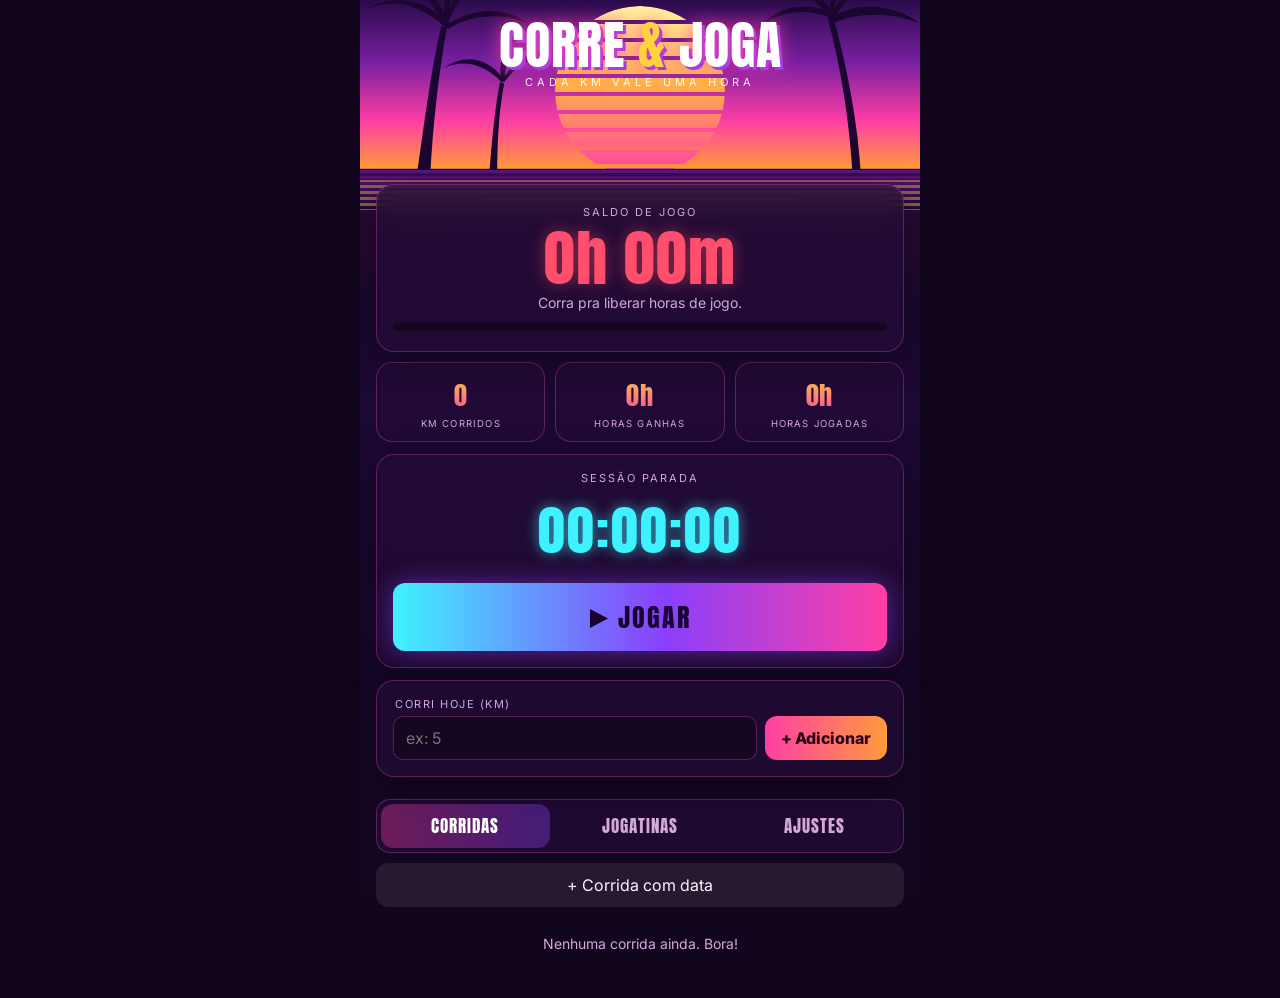
==== index.html @ 90a4dc60 "Publica app Corre & Joga Co-Authored-By: Claude Opus 5.5 <noreply@anthropic.com> Claude-Session: htt" ====
<!doctype html>
<html lang="pt-BR">
<head>
<meta charset="utf-8">
<meta name="viewport" content="width=device-width, initial-scale=1, viewport-fit=cover">
<meta name="apple-mobile-web-app-capable" content="yes">
<meta name="mobile-web-app-capable" content="yes">
<meta name="apple-mobile-web-app-status-bar-style" content="black-translucent">
<meta name="apple-mobile-web-app-title" content="Corre & Joga">
<meta name="theme-color" content="#12061f">
<link rel="apple-touch-icon" href="icon.png">
<link rel="icon" href="icon.png">
<title>Corre & Joga</title>
<link rel="preconnect" href="https://fonts.googleapis.com">
<link rel="preconnect" href="https://fonts.gstatic.com" crossorigin>
<link href="https://fonts.googleapis.com/css2?family=Anton&family=Inter:wght@400;600;800&display=swap" rel="stylesheet">
<style>
  :root {
    --bg: #12061f; --card: rgba(35, 12, 55, .72); --card2: rgba(255,255,255,.08); --text: #fff4fb; --muted: #d4a9d9;
    --accent: #ff3fa4; --orange: #ff9a3c; --purple: #8a3ffc; --cyan: #3ff2ff;
    --green: #4dffb8; --red: #ff4f6d; --yellow: #ffd23f; --border: rgba(255, 99, 196, .28);
    --display: "Anton", "Impact", "Arial Narrow", sans-serif;
  }
  * { box-sizing: border-box; -webkit-tap-highlight-color: transparent; }
  html { background: var(--bg); }
  body { margin: 0 auto; color: var(--text); max-width: 560px; min-height: 100vh;
    font-family: "Inter", -apple-system, BlinkMacSystemFont, "Segoe UI", Roboto, sans-serif;
    padding: 0 16px calc(env(safe-area-inset-bottom) + 28px);
    background:
      radial-gradient(120% 60% at 50% 0%, rgba(255,63,164,.22), transparent 60%),
      linear-gradient(180deg, #12061f 0%, #1c0833 45%, #12061f 100%);
    background-attachment: fixed; }

  /* hero */
  .hero { position: relative; margin: 0 -16px 14px; height: calc(env(safe-area-inset-top) + 210px); overflow: hidden;
    background: linear-gradient(180deg, #2a0b4a 0%, #7a1fa2 30%, #ff3fa4 58%, #ff9a3c 80%, #ffd23f 100%); }
  .hero .sun { position: absolute; left: 50%; bottom: 34px; width: 170px; height: 170px; transform: translateX(-50%); border-radius: 50%;
    background: linear-gradient(180deg, #fff3a0 0%, #ffb347 45%, #ff3fa4 100%);
    -webkit-mask: repeating-linear-gradient(180deg, #000 0 14px, transparent 14px 18px);
            mask: repeating-linear-gradient(180deg, #000 0 14px, transparent 14px 18px);
    box-shadow: 0 0 60px rgba(255,180,80,.6); }
  .hero .sea { position: absolute; left: 0; right: 0; bottom: 0; height: 40px;
    background: linear-gradient(180deg, #5a1680, #1c0833);
    -webkit-mask: repeating-linear-gradient(180deg, #000 0 3px, rgba(0,0,0,.55) 3px 6px);
            mask: repeating-linear-gradient(180deg, #000 0 3px, rgba(0,0,0,.55) 3px 6px); }
  .hero svg.palms { position: absolute; bottom: 30px; left: 0; width: 100%; height: 190px; }
  .hero .title { position: absolute; left: 0; right: 0; top: calc(env(safe-area-inset-top) + 22px); text-align: center; }
  .hero .title .big { font-family: var(--display); font-size: 52px; line-height: .9; letter-spacing: 1px; text-transform: uppercase;
    color: #fff; text-shadow: 0 0 18px rgba(255,63,164,.9), 3px 3px 0 #8a3ffc; }
  .hero .title .big em { font-style: normal; color: var(--yellow); }
  .hero .title .tag { font-size: 11px; letter-spacing: 4px; text-transform: uppercase; color: #fff; opacity: .9; margin-top: 6px; }

  h2 { font-family: var(--display); font-weight: 400; font-size: 20px; text-transform: uppercase; letter-spacing: 1px; color: var(--accent); margin: 22px 0 10px; }
  .card { background: var(--card); border: 1px solid var(--border); border-radius: 18px; padding: 16px;
    backdrop-filter: blur(10px); -webkit-backdrop-filter: blur(10px); box-shadow: 0 8px 30px rgba(0,0,0,.35); }
  .balance { text-align: center; padding: 20px 16px; position: relative; z-index: 2; margin-top: -40px; }
  .balance .label, .stat .l, .timer .sub { text-transform: uppercase; letter-spacing: 2px; font-size: 11px; color: var(--muted); }
  .balance .value { font-family: var(--display); font-size: 62px; line-height: 1.05; font-variant-numeric: tabular-nums; margin: 6px 0 4px; letter-spacing: 1px; }
  .balance .hint { font-size: 14px; color: var(--muted); }
  .pos { color: var(--green); text-shadow: 0 0 16px rgba(77,255,184,.45); }
  .neg { color: var(--red); text-shadow: 0 0 16px rgba(255,79,109,.45); }
  .low { color: var(--yellow); text-shadow: 0 0 16px rgba(255,210,63,.45); }
  .stats { display: grid; grid-template-columns: repeat(3, 1fr); gap: 10px; margin-top: 10px; }
  .stat { background: var(--card); border: 1px solid var(--border); border-radius: 16px; padding: 12px 6px; text-align: center; }
  .stat .v { font-family: var(--display); font-size: 26px; letter-spacing: .5px; font-variant-numeric: tabular-nums;
    background: linear-gradient(180deg, #ffd23f, #ff3fa4); -webkit-background-clip: text; background-clip: text; color: transparent; }
  .stat .l { font-size: 9.5px; letter-spacing: 1.2px; margin-top: 3px; }
  .timer { text-align: center; margin-top: 10px; }
  .timer .clock { font-family: var(--display); font-size: 54px; letter-spacing: 2px; font-variant-numeric: tabular-nums; margin: 4px 0 12px; color: var(--cyan);
    text-shadow: 0 0 14px rgba(63,242,255,.6); }
  button { font: inherit; border: 0; border-radius: 12px; padding: 12px 16px; cursor: pointer; color: var(--text); background: var(--card2); }
  button.primary { background: linear-gradient(90deg, #ff3fa4, #ff9a3c); color: #2a0018; font-weight: 800; }
  button.play { width: 100%; font-family: var(--display); font-size: 26px; letter-spacing: 2px; text-transform: uppercase; padding: 14px; color: #1a0030;
    background: linear-gradient(90deg, #3ff2ff, #8a3ffc 55%, #ff3fa4); box-shadow: 0 0 24px rgba(138,63,252,.55); }
  button.play.running { background: linear-gradient(90deg, #ff9a3c, #ff3fa4); color: #2a0018; box-shadow: 0 0 24px rgba(255,63,164,.6); }
  button.small { padding: 6px 10px; font-size: 13px; border-radius: 9px; }
  button.danger { color: var(--red); }
  .row { display: flex; gap: 8px; align-items: center; }
  .row > * { flex: 1; }
  input { font: inherit; width: 100%; background: rgba(0,0,0,.3); color: var(--text); border: 1px solid var(--border);
    border-radius: 10px; padding: 11px 12px; font-size: 16px; }
  input:focus { outline: 2px solid var(--accent); border-color: transparent; }
  label { font-size: 11px; text-transform: uppercase; letter-spacing: 1.5px; color: var(--muted); display: block; margin: 0 0 5px 2px; }
  .field { margin-bottom: 10px; }
  .tabs { display: flex; gap: 6px; background: var(--card); border: 1px solid var(--border); border-radius: 14px; padding: 4px; margin: 22px 0 10px; }
  .tabs button { flex: 1; background: transparent; padding: 9px 4px; font-family: var(--display); font-size: 17px; letter-spacing: 1px; text-transform: uppercase; color: var(--muted); }
  .tabs button.active { background: linear-gradient(90deg, rgba(255,63,164,.35), rgba(138,63,252,.35)); color: #fff; }
  .list { display: flex; flex-direction: column; gap: 8px; }
  .item { display: flex; align-items: center; gap: 10px; background: var(--card); border: 1px solid var(--border); border-left: 3px solid var(--accent); border-radius: 12px; padding: 11px 12px; }
  .item .main { flex: 1; min-width: 0; }
  .item .t { font-weight: 800; font-variant-numeric: tabular-nums; }
  .item .d { font-size: 12px; color: var(--muted); white-space: nowrap; overflow: hidden; text-overflow: ellipsis; }
  .empty { color: var(--muted); text-align: center; padding: 18px; font-size: 14px; }
  .hidden { display: none !important; }
  dialog { background: #200a38; color: var(--text); border: 1px solid var(--border); border-radius: 18px; padding: 18px; width: min(92vw, 420px); }
  dialog::backdrop { background: rgba(10,0,20,.7); }
  dialog h3 { margin: 0 0 14px; font-family: var(--display); font-weight: 400; font-size: 26px; letter-spacing: 1px; text-transform: uppercase; color: var(--accent); }
  .actions { display: flex; gap: 8px; margin-top: 14px; }
  .actions button { flex: 1; }
  .note { font-size: 12px; color: var(--muted); margin-top: 8px; line-height: 1.4; }
  .bar { height: 8px; background: rgba(0,0,0,.35); border-radius: 99px; overflow: hidden; margin-top: 12px; }
  .bar > div { height: 100%; width: 0; transition: width .3s; }
</style>
</head>
<body>

<header class="hero">
  <div class="sun"></div>
  <svg class="palms" viewBox="0 0 400 190" preserveAspectRatio="xMidYMax slice" aria-hidden="true">
    <g fill="#1a0630">
      <path d="M40 190 C46 150 50 115 58 80 L62 81 C56 116 52 150 50 190 Z"/>
      <path d="M60 80 C40 62 18 60 0 70 C20 58 44 58 60 76 Z"/>
      <path d="M60 80 C48 54 30 42 10 42 C34 38 54 52 62 76 Z"/>
      <path d="M60 80 C66 54 82 40 104 38 C84 46 70 58 63 78 Z"/>
      <path d="M60 80 C82 66 104 66 120 78 C100 70 80 72 63 82 Z"/>
      <path d="M60 80 C58 60 64 44 74 34 C68 48 64 62 62 80 Z"/>
      <path d="M92 190 C94 165 96 140 100 120 L103 121 C99 141 98 165 98 190 Z"/>
      <path d="M101 120 C88 106 72 104 60 110 C74 100 90 102 102 117 Z"/>
      <path d="M101 120 C110 102 126 96 140 100 C124 100 112 108 103 120 Z"/>
      <path d="M101 120 C98 104 104 92 112 86 C106 98 104 108 103 120 Z"/>
      <path d="M352 190 C350 150 344 112 334 74 L338 73 C348 110 356 150 358 190 Z"/>
      <path d="M336 74 C318 52 296 46 276 52 C298 42 322 48 338 70 Z"/>
      <path d="M336 74 C346 50 366 40 388 42 C366 46 350 56 339 74 Z"/>
      <path d="M336 74 C356 62 380 64 400 78 C378 70 356 70 338 78 Z"/>
      <path d="M336 74 C316 66 296 70 282 84 C296 66 318 62 336 70 Z"/>
      <path d="M336 74 C334 54 340 40 350 30 C344 44 340 58 338 74 Z"/>
      <rect x="0" y="182" width="400" height="8"/>
    </g>
  </svg>
  <div class="sea"></div>
  <div class="title">
    <div class="big">Corre <em>&amp;</em> Joga</div>
    <div class="tag">cada km vale uma hora</div>
  </div>
</header>

<div class="card balance">
  <div class="label">Saldo de jogo</div>
  <div class="value" id="balance">0h 00m</div>
  <div class="hint" id="balanceHint">Corra pra liberar horas de jogo.</div>
  <div class="bar"><div id="bar"></div></div>
</div>

<div class="stats">
  <div class="stat"><div class="v" id="totalKm">0</div><div class="l">km corridos</div></div>
  <div class="stat"><div class="v" id="totalEarned">0h</div><div class="l">horas ganhas</div></div>
  <div class="stat"><div class="v" id="totalPlayed">0h</div><div class="l">horas jogadas</div></div>
</div>

<div class="card timer" style="margin-top:12px">
  <div class="sub" id="timerStatus">Sessão parada</div>
  <div class="clock" id="clock">00:00:00</div>
  <button class="play" id="playBtn">▶ Jogar</button>
</div>

<div class="card" style="margin-top:12px">
  <div class="row">
    <div><label for="quickKm">Corri hoje (km)</label><input id="quickKm" type="number" inputmode="decimal" step="0.01" min="0" placeholder="ex: 5"></div>
    <div style="flex:0 0 auto; align-self:flex-end"><button class="primary" id="quickAdd">+ Adicionar</button></div>
  </div>
</div>

<div class="tabs">
  <button data-tab="runs" class="active">Corridas</button>
  <button data-tab="sessions">Jogatinas</button>
  <button data-tab="settings">Ajustes</button>
</div>

<section id="tab-runs">
  <div class="row" style="margin-bottom:10px"><button id="addRun">+ Corrida com data</button></div>
  <div class="list" id="runList"></div>
</section>

<section id="tab-sessions" class="hidden">
  <div class="row" style="margin-bottom:10px"><button id="addSession">+ Lançar tempo manualmente</button></div>
  <div class="list" id="sessionList"></div>
</section>

<section id="tab-settings" class="hidden">
  <div class="card">
    <div class="field">
      <label for="ratio">Horas de jogo por km corrido</label>
      <input id="ratio" type="number" inputmode="decimal" step="0.05" min="0">
      <div class="note">Padrão: 1 km = 1 hora. Mudar isso recalcula todo o saldo.</div>
    </div>
    <div class="field">
      <label for="adjust">Ajuste manual do saldo (horas, pode ser negativo)</label>
      <input id="adjust" type="number" inputmode="decimal" step="0.25">
      <div class="note">Use pra bônus ou correções gerais sem mexer no histórico.</div>
    </div>
    <button class="primary" id="saveSettings" style="width:100%">Salvar ajustes</button>
  </div>
  <h2>Backup</h2>
  <div class="card">
    <div class="row">
      <button id="exportBtn">⬇ Exportar</button>
      <button id="importBtn">⬆ Importar</button>
    </div>
    <input type="file" id="importFile" accept="application/json,.json" class="hidden">
    <div class="note">Os dados ficam só neste aparelho/navegador. Exporte de vez em quando pra não perder nada se o Safari limpar os dados.</div>
    <button class="danger" id="resetBtn" style="width:100%; margin-top:12px">Apagar tudo</button>
  </div>
</section>

<dialog id="runDialog">
  <form method="dialog" id="runForm">
    <h3 id="runDialogTitle">Corrida</h3>
    <div class="field"><label>Data</label><input type="date" id="runDate" required></div>
    <div class="field"><label>Distância (km)</label><input type="number" id="runKm" inputmode="decimal" step="0.01" min="0" required></div>
    <div class="field"><label>Observação (opcional)</label><input type="text" id="runNote" placeholder="ex: parque, 32 min"></div>
    <div class="actions">
      <button value="cancel" formnovalidate>Cancelar</button>
      <button class="primary" value="ok">Salvar</button>
    </div>
  </form>
</dialog>

<dialog id="sessionDialog">
  <form method="dialog" id="sessionForm">
    <h3 id="sessionDialogTitle">Jogatina</h3>
    <div class="field"><label>Data</label><input type="date" id="sesDate" required></div>
    <div class="row field">
      <div><label>Horas</label><input type="number" id="sesH" inputmode="numeric" min="0" step="1" value="0"></div>
      <div><label>Minutos</label><input type="number" id="sesM" inputmode="numeric" min="0" max="59" step="1" value="0"></div>
    </div>
    <div class="field"><label>Observação (opcional)</label><input type="text" id="sesNote" placeholder="ex: missão do banco"></div>
    <div class="actions">
      <button value="cancel" formnovalidate>Cancelar</button>
      <button class="primary" value="ok">Salvar</button>
    </div>
  </form>
</dialog>

<script>
(() => {
  const KEY = 'correjoga.v1';
  const $ = id => document.getElementById(id);

  // ---------- state ----------
  const defaults = () => ({ ratio: 1, adjustHours: 0, runs: [], sessions: [], timerStart: null });
  let S;
  try { S = Object.assign(defaults(), JSON.parse(localStorage.getItem(KEY)) || {}); }
  catch { S = defaults(); }
  const save = () => { try { localStorage.setItem(KEY, JSON.stringify(S)); } catch (e) { alert('Não consegui salvar: ' + e.message); } };
  const uid = () => Date.now().toString(36) + Math.random().toString(36).slice(2, 7);

  // ---------- helpers ----------
  const todayStr = () => { const d = new Date(); d.setMinutes(d.getMinutes() - d.getTimezoneOffset()); return d.toISOString().slice(0, 10); };
  const fmtDate = s => { const [y, m, d] = s.split('-'); return `${d}/${m}/${y}`; };
  const fmtKm = n => n.toLocaleString('pt-BR', { maximumFractionDigits: 2 });
  function fmtHM(ms, withSign) {
    const neg = ms < 0; let m = Math.floor(Math.abs(ms) / 60000);
    const h = Math.floor(m / 60); m = m % 60;
    return (neg ? '−' : (withSign ? '' : '')) + `${h}h ${String(m).padStart(2, '0')}m`;
  }
  function fmtClock(ms) {
    let s = Math.floor(Math.max(0, ms) / 1000);
    const h = Math.floor(s / 3600); s -= h * 3600; const m = Math.floor(s / 60); s -= m * 60;
    return [h, m, s].map(x => String(x).padStart(2, '0')).join(':');
  }
  const H = 3600000;
  const totals = () => {
    const km = S.runs.reduce((a, r) => a + r.km, 0);
    const earned = km * S.ratio * H + (S.adjustHours || 0) * H;
    const played = S.sessions.reduce((a, s) => a + s.ms, 0);
    const live = S.timerStart ? Date.now() - S.timerStart : 0;
    return { km, earned, played, live, balance: earned - played - live };
  };
  const num = v => { const n = parseFloat(String(v).replace(',', '.')); return isFinite(n) ? n : NaN; };

  // ---------- render ----------
  function renderTotals() {
    const t = totals();
    $('totalKm').textContent = fmtKm(t.km);
    $('totalEarned').textContent = fmtHM(t.earned).replace(' 00m', '');
    $('totalPlayed').textContent = fmtHM(t.played + t.live).replace(' 00m', '');
    const b = $('balance');
    b.textContent = fmtHM(t.balance);
    b.className = 'value ' + (t.balance <= 0 ? 'neg' : t.balance < 30 * 60000 ? 'low' : 'pos');
    const hint = $('balanceHint');
    if (t.balance <= 0) hint.textContent = t.km === 0 ? 'Corra pra liberar horas de jogo.' : `Sem saldo. Faltam ${fmtKm(Math.abs(t.balance) / H / (S.ratio || 1))} km pra zerar.`;
    else if (S.timerStart) hint.textContent = 'Saldo descendo enquanto você joga.';
    else hint.textContent = 'Pode jogar! 🎮';
    const pct = t.earned > 0 ? Math.max(0, Math.min(100, t.balance / t.earned * 100)) : 0;
    $('bar').style.width = pct + '%';
    $('bar').style.background = t.balance < 30 * 60000 ? 'linear-gradient(90deg,#ff4f6d,#ffd23f)' : 'linear-gradient(90deg,#8a3ffc,#ff3fa4,#ff9a3c)';

    // timer
    const btn = $('playBtn');
    if (S.timerStart) {
      $('clock').textContent = fmtClock(t.live);
      btn.textContent = '❚❚ Pausar'; btn.classList.add('running');
      const started = new Date(S.timerStart).toLocaleTimeString('pt-BR', { hour: '2-digit', minute: '2-digit' });
      $('timerStatus').textContent = t.balance <= 0 ? '⚠️ Saldo acabou! Hora de parar.' : `Jogando desde ${started}`;
      $('timerStatus').className = 'sub' + (t.balance <= 0 ? ' neg' : '');
    } else {
      $('clock').textContent = '00:00:00';
      btn.textContent = '▶ Jogar'; btn.classList.remove('running');
      $('timerStatus').textContent = 'Sessão parada'; $('timerStatus').className = 'sub';
    }
  }

  function renderLists() {
    const rl = $('runList'); rl.innerHTML = '';
    const runs = [...S.runs].sort((a, b) => b.date.localeCompare(a.date) || b.created - a.created);
    if (!runs.length) rl.innerHTML = '<div class="empty">Nenhuma corrida ainda. Bora!</div>';
    for (const r of runs) {
      const el = document.createElement('div'); el.className = 'item';
      el.innerHTML = `<div class="main"><div class="t">${fmtKm(r.km)} km <span class="pos" style="font-weight:500;font-size:13px">+${fmtHM(r.km * S.ratio * H)}</span></div><div class="d"></div></div>
        <button class="small" data-act="edit">Editar</button><button class="small danger" data-act="del">✕</button>`;
      el.querySelector('.d').textContent = fmtDate(r.date) + (r.note ? ' · ' + r.note : '');
      el.querySelector('[data-act=edit]').onclick = () => openRun(r);
      el.querySelector('[data-act=del]').onclick = () => { if (confirm(`Apagar corrida de ${fmtKm(r.km)} km?`)) { S.runs = S.runs.filter(x => x.id !== r.id); save(); render(); } };
      rl.appendChild(el);
    }
    const sl = $('sessionList'); sl.innerHTML = '';
    const ses = [...S.sessions].sort((a, b) => b.date.localeCompare(a.date) || b.created - a.created);
    if (!ses.length) sl.innerHTML = '<div class="empty">Nenhuma jogatina registrada.</div>';
    for (const s of ses) {
      const el = document.createElement('div'); el.className = 'item';
      el.innerHTML = `<div class="main"><div class="t">${fmtHM(s.ms)}</div><div class="d"></div></div>
        <button class="small" data-act="edit">Editar</button><button class="small danger" data-act="del">✕</button>`;
      el.querySelector('.d').textContent = fmtDate(s.date) + (s.manual ? ' · manual' : ' · timer') + (s.note ? ' · ' + s.note : '');
      el.querySelector('[data-act=edit]').onclick = () => openSession(s);
      el.querySelector('[data-act=del]').onclick = () => { if (confirm(`Apagar jogatina de ${fmtHM(s.ms)}?`)) { S.sessions = S.sessions.filter(x => x.id !== s.id); save(); render(); } };
      sl.appendChild(el);
    }
    $('ratio').value = S.ratio;
    $('adjust').value = S.adjustHours || 0;
  }
  function render() { renderTotals(); renderLists(); }

  // ---------- timer ----------
  $('playBtn').onclick = () => {
    if (S.timerStart) {
      const ms = Date.now() - S.timerStart;
      if (ms >= 60000 || confirm('Sessão de menos de 1 minuto. Salvar mesmo assim?')) {
        const d = new Date(S.timerStart); d.setMinutes(d.getMinutes() - d.getTimezoneOffset());
        S.sessions.push({ id: uid(), date: d.toISOString().slice(0, 10), ms, start: S.timerStart, created: Date.now() });
      }
      S.timerStart = null;
    } else {
      const t = totals();
      if (t.balance <= 0 && !confirm('Você está sem saldo. Começar mesmo assim? (vai ficar negativo)')) return;
      S.timerStart = Date.now();
    }
    save(); render();
  };
  setInterval(renderTotals, 1000);
  document.addEventListener('visibilitychange', () => { if (!document.hidden) renderTotals(); });

  // ---------- quick add ----------
  $('quickAdd').onclick = () => {
    const km = num($('quickKm').value);
    if (!(km > 0)) { $('quickKm').focus(); return; }
    S.runs.push({ id: uid(), date: todayStr(), km, note: '', created: Date.now() });
    $('quickKm').value = ''; save(); render();
  };
  $('quickKm').addEventListener('keydown', e => { if (e.key === 'Enter') $('quickAdd').click(); });

  // ---------- dialogs ----------
  let editingRun = null, editingSes = null;
  function openRun(r) {
    editingRun = r || null;
    $('runDialogTitle').textContent = r ? 'Editar corrida' : 'Nova corrida';
    $('runDate').value = r ? r.date : todayStr();
    $('runKm').value = r ? r.km : '';
    $('runNote').value = r ? r.note || '' : '';
    $('runDialog').showModal();
  }
  $('addRun').onclick = () => openRun(null);
  $('runDialog').addEventListener('close', () => {
    if ($('runDialog').returnValue !== 'ok') return;
    const km = num($('runKm').value); if (!(km >= 0)) return;
    const data = { date: $('runDate').value || todayStr(), km, note: $('runNote').value.trim() };
    if (editingRun) Object.assign(S.runs.find(x => x.id === editingRun.id), data);
    else S.runs.push({ id: uid(), created: Date.now(), ...data });
    save(); render();
  });

  function openSession(s) {
    editingSes = s || null;
    $('sessionDialogTitle').textContent = s ? 'Editar jogatina' : 'Lançar jogatina';
    $('sesDate').value = s ? s.date : todayStr();
    const mins = s ? Math.round(s.ms / 60000) : 0;
    $('sesH').value = Math.floor(mins / 60); $('sesM').value = mins % 60;
    $('sesNote').value = s ? s.note || '' : '';
    $('sessionDialog').showModal();
  }
  $('addSession').onclick = () => openSession(null);
  $('sessionDialog').addEventListener('close', () => {
    if ($('sessionDialog').returnValue !== 'ok') return;
    const h = num($('sesH').value) || 0, m = num($('sesM').value) || 0;
    const ms = Math.max(0, Math.round((h * 60 + m) * 60000));
    const data = { date: $('sesDate').value || todayStr(), ms, note: $('sesNote').value.trim() };
    if (editingSes) Object.assign(S.sessions.find(x => x.id === editingSes.id), data);
    else S.sessions.push({ id: uid(), created: Date.now(), manual: true, ...data });
    save(); render();
  });

  // ---------- tabs ----------
  document.querySelectorAll('.tabs button').forEach(b => b.onclick = () => {
    document.querySelectorAll('.tabs button').forEach(x => x.classList.toggle('active', x === b));
    ['runs', 'sessions', 'settings'].forEach(t => $('tab-' + t).classList.toggle('hidden', t !== b.dataset.tab));
  });

  // ---------- settings ----------
  $('saveSettings').onclick = () => {
    const r = num($('ratio').value), a = num($('adjust').value);
    if (r >= 0) S.ratio = r;
    S.adjustHours = isFinite(a) ? a : 0;
    save(); render(); alert('Ajustes salvos.');
  };
  $('exportBtn').onclick = () => {
    const blob = new Blob([JSON.stringify(S, null, 2)], { type: 'application/json' });
    const a = document.createElement('a'); a.href = URL.createObjectURL(blob);
    a.download = `corre-e-joga-backup-${todayStr()}.json`; a.click();
    setTimeout(() => URL.revokeObjectURL(a.href), 2000);
  };
  $('importBtn').onclick = () => $('importFile').click();
  $('importFile').onchange = async e => {
    const f = e.target.files[0]; if (!f) return;
    try {
      const d = JSON.parse(await f.text());
      if (!Array.isArray(d.runs) || !Array.isArray(d.sessions)) throw new Error('arquivo inválido');
      if (!confirm('Substituir todos os dados atuais pelo backup?')) return;
      S = Object.assign(defaults(), d); save(); render(); alert('Backup importado!');
    } catch (err) { alert('Não deu pra importar: ' + err.message); }
    e.target.value = '';
  };
  $('resetBtn').onclick = () => {
    if (confirm('Apagar TODAS as corridas e jogatinas? Não tem volta.') && confirm('Certeza mesmo?')) { S = defaults(); save(); render(); }
  };

  render();
})();
</script>
</body>
</html>
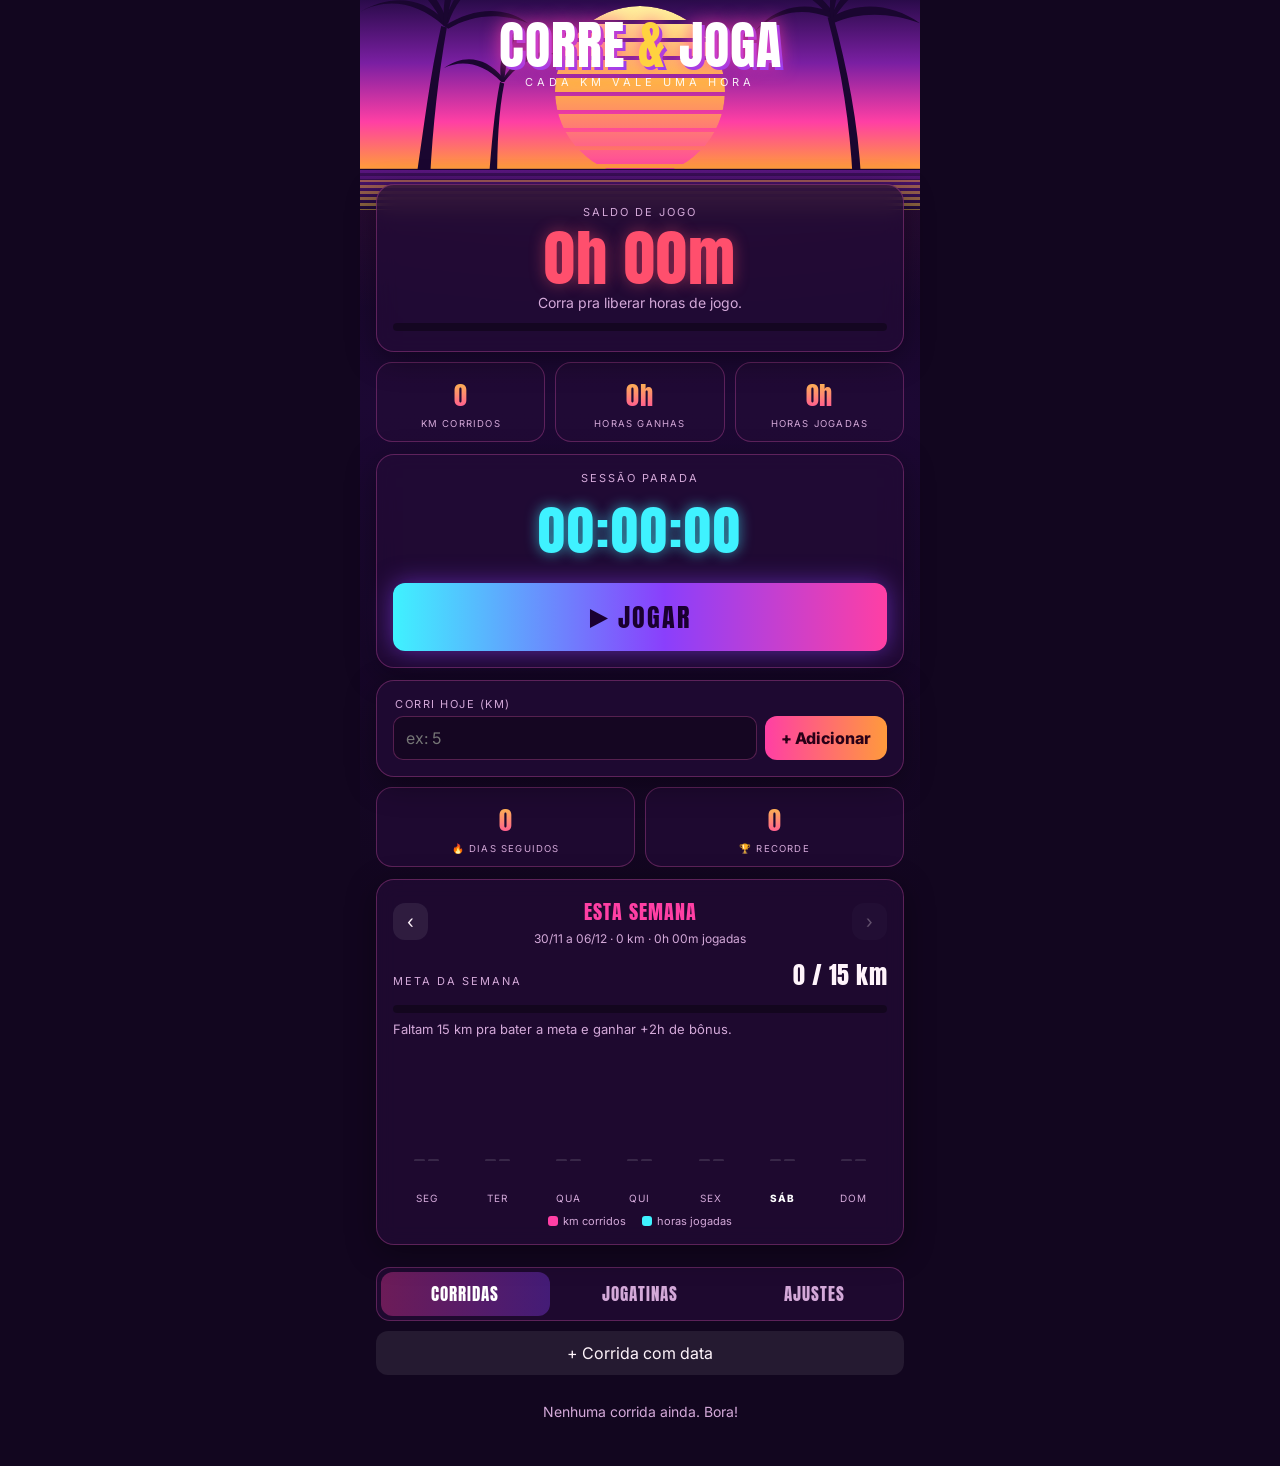
==== commit c473defb: "Adiciona gráfico semanal, sequência de dias e meta semanal com bônus Co-Authored-By: Claude Opus 5.5" ====
--- a/index.html
+++ b/index.html
@@ -100,6 +100,32 @@
   .note { font-size: 12px; color: var(--muted); margin-top: 8px; line-height: 1.4; }
   .bar { height: 8px; background: rgba(0,0,0,.35); border-radius: 99px; overflow: hidden; margin-top: 12px; }
   .bar > div { height: 100%; width: 0; transition: width .3s; }
+  /* semana */
+  .week-head { display: flex; align-items: center; gap: 8px; }
+  .week-head .ttl { flex: 1; text-align: center; }
+  .week-head .ttl b { font-family: var(--display); font-weight: 400; font-size: 20px; letter-spacing: 1px; text-transform: uppercase; color: var(--accent); display: block; }
+  .week-head .ttl span { font-size: 12px; color: var(--muted); }
+  .week-head button { padding: 8px 14px; font-size: 18px; }
+  .week-head button:disabled { opacity: .3; }
+  .chart { display: grid; grid-template-columns: repeat(7, 1fr); gap: 4px; margin-top: 14px; }
+  .day { display: flex; flex-direction: column; align-items: center; }
+  .day .bars { height: 110px; width: 100%; display: flex; align-items: flex-end; justify-content: center; gap: 3px; }
+  .day .b { width: 11px; border-radius: 5px 5px 2px 2px; min-height: 2px; position: relative; }
+  .day .b.km { background: linear-gradient(180deg, #ffd23f, #ff3fa4); box-shadow: 0 0 10px rgba(255,63,164,.5); }
+  .day .b.hr { background: linear-gradient(180deg, #3ff2ff, #8a3ffc); box-shadow: 0 0 10px rgba(63,242,255,.4); }
+  .day .b.zero { background: rgba(255,255,255,.12); box-shadow: none; }
+  .day .vals { font-size: 9.5px; line-height: 1.25; text-align: center; margin-top: 5px; font-variant-numeric: tabular-nums; min-height: 24px; }
+  .day .vals .k { color: #ff7fc0; } .day .vals .h { color: var(--cyan); }
+  .day .lbl { font-size: 10px; text-transform: uppercase; letter-spacing: 1px; color: var(--muted); margin-top: 2px; }
+  .day.today .lbl { color: #fff; font-weight: 800; }
+  .legend { display: flex; justify-content: center; gap: 16px; font-size: 11px; color: var(--muted); margin-top: 10px; }
+  .legend i { display: inline-block; width: 10px; height: 10px; border-radius: 3px; margin-right: 5px; vertical-align: -1px; }
+  .streaks { display: grid; grid-template-columns: 1fr 1fr; gap: 10px; margin-top: 10px; }
+  .goal { margin-top: 10px; }
+  .goal .top { display: flex; justify-content: space-between; align-items: baseline; }
+  .goal .top b { font-family: var(--display); font-weight: 400; font-size: 24px; letter-spacing: .5px; }
+  .goal .msg { font-size: 13px; color: var(--muted); margin-top: 8px; }
+  .goal .msg.done { color: var(--green); }
 </style>
 </head>
 <body>
@@ -160,6 +186,26 @@
   </div>
 </div>
 
+<div class="streaks">
+  <div class="stat"><div class="v" id="streakNow">0</div><div class="l">🔥 dias seguidos</div></div>
+  <div class="stat"><div class="v" id="streakBest">0</div><div class="l">🏆 recorde</div></div>
+</div>
+
+<div class="card" style="margin-top:12px">
+  <div class="week-head">
+    <button id="weekPrev" aria-label="Semana anterior">‹</button>
+    <div class="ttl"><b id="weekTitle">Esta semana</b><span id="weekRange"></span></div>
+    <button id="weekNext" aria-label="Próxima semana">›</button>
+  </div>
+  <div class="goal">
+    <div class="top"><span class="l" style="font-size:11px;letter-spacing:2px;text-transform:uppercase;color:var(--muted)">Meta da semana</span><b id="goalText">0 / 0 km</b></div>
+    <div class="bar"><div id="goalBar"></div></div>
+    <div class="msg" id="goalMsg"></div>
+  </div>
+  <div class="chart" id="chart"></div>
+  <div class="legend"><span><i style="background:#ff3fa4"></i>km corridos</span><span><i style="background:#3ff2ff"></i>horas jogadas</span></div>
+</div>
+
 <div class="tabs">
   <button data-tab="runs" class="active">Corridas</button>
   <button data-tab="sessions">Jogatinas</button>
@@ -188,6 +234,11 @@
       <input id="adjust" type="number" inputmode="decimal" step="0.25">
       <div class="note">Use pra bônus ou correções gerais sem mexer no histórico.</div>
     </div>
+    <div class="row">
+      <div class="field"><label for="weeklyGoal">Meta semanal (km)</label><input id="weeklyGoal" type="number" inputmode="decimal" step="1" min="0"></div>
+      <div class="field"><label for="weeklyBonus">Bônus ao bater (h)</label><input id="weeklyBonus" type="number" inputmode="decimal" step="0.5" min="0"></div>
+    </div>
+    <div class="note" style="margin:-4px 0 12px">A semana vai de segunda a domingo. Cada semana em que você bate a meta rende o bônus no saldo. Meta 0 desliga; bônus 0 deixa só a meta.</div>
     <button class="primary" id="saveSettings" style="width:100%">Salvar ajustes</button>
   </div>
   <h2>Backup</h2>
@@ -237,7 +288,7 @@
   const $ = id => document.getElementById(id);
 
   // ---------- state ----------
-  const defaults = () => ({ ratio: 1, adjustHours: 0, runs: [], sessions: [], timerStart: null });
+  const defaults = () => ({ ratio: 1, adjustHours: 0, weeklyGoal: 15, weeklyBonus: 2, runs: [], sessions: [], timerStart: null });
   let S;
   try { S = Object.assign(defaults(), JSON.parse(localStorage.getItem(KEY)) || {}); }
   catch { S = defaults(); }
@@ -259,9 +310,28 @@
     return [h, m, s].map(x => String(x).padStart(2, '0')).join(':');
   }
   const H = 3600000;
+  // datas locais
+  const parseD = s => { const [y, m, d] = s.split('-').map(Number); return new Date(y, m - 1, d); };
+  const toStr = d => `${d.getFullYear()}-${String(d.getMonth() + 1).padStart(2, '0')}-${String(d.getDate()).padStart(2, '0')}`;
+  const addDays = (s, n) => { const d = parseD(s); d.setDate(d.getDate() + n); return toStr(d); };
+  const weekStart = s => { const d = parseD(s); return addDays(s, -((d.getDay() + 6) % 7)); };
+  const kmByDay = () => { const m = {}; for (const r of S.runs) m[r.date] = (m[r.date] || 0) + r.km; return m; };
+  const kmByWeek = () => { const m = {}; for (const r of S.runs) { const w = weekStart(r.date); m[w] = (m[w] || 0) + r.km; } return m; };
+  const goalWeeks = () => S.weeklyGoal > 0 ? Object.values(kmByWeek()).filter(k => k >= S.weeklyGoal - 1e-9).length : 0;
+  function streaks() {
+    const days = new Set(Object.entries(kmByDay()).filter(([, k]) => k > 0).map(([d]) => d));
+    let cur = 0, d = todayStr();
+    if (!days.has(d)) d = addDays(d, -1);
+    while (days.has(d)) { cur++; d = addDays(d, -1); }
+    let best = 0, run = 0, prev = null;
+    for (const x of [...days].sort()) { run = prev && addDays(prev, 1) === x ? run + 1 : 1; best = Math.max(best, run); prev = x; }
+    return { cur, best, today: days.has(todayStr()) };
+  }
+
   const totals = () => {
     const km = S.runs.reduce((a, r) => a + r.km, 0);
-    const earned = km * S.ratio * H + (S.adjustHours || 0) * H;
+    const bonus = goalWeeks() * (S.weeklyBonus || 0) * H;
+    const earned = km * S.ratio * H + (S.adjustHours || 0) * H + bonus;
     const played = S.sessions.reduce((a, s) => a + s.ms, 0);
     const live = S.timerStart ? Date.now() - S.timerStart : 0;
     return { km, earned, played, live, balance: earned - played - live };
@@ -327,8 +397,57 @@
     }
     $('ratio').value = S.ratio;
     $('adjust').value = S.adjustHours || 0;
-  }
-  function render() { renderTotals(); renderLists(); }
+    $('weeklyGoal').value = S.weeklyGoal;
+    $('weeklyBonus').value = S.weeklyBonus;
+  }
+  let weekOffset = 0;
+  const DOW = ['Seg', 'Ter', 'Qua', 'Qui', 'Sex', 'Sáb', 'Dom'];
+  function renderWeek() {
+    const st = streaks();
+    $('streakNow').textContent = st.cur;
+    $('streakBest').textContent = st.best;
+    const today = todayStr();
+    const ws = addDays(weekStart(today), weekOffset * 7);
+    const days = [...Array(7)].map((_, i) => addDays(ws, i));
+    const kd = kmByDay(), pd = {};
+    for (const s of S.sessions) pd[s.date] = (pd[s.date] || 0) + s.ms;
+    if (S.timerStart) pd[today] = (pd[today] || 0) + (Date.now() - S.timerStart);
+    const kms = days.map(d => kd[d] || 0), hrs = days.map(d => (pd[d] || 0) / H);
+    const maxK = Math.max(1, ...kms), maxH = Math.max(1, ...hrs);
+    const weekKm = kms.reduce((a, b) => a + b, 0), weekH = hrs.reduce((a, b) => a + b, 0);
+    $('weekTitle').textContent = weekOffset === 0 ? 'Esta semana' : weekOffset === -1 ? 'Semana passada' : `Há ${-weekOffset} semanas`;
+    $('weekRange').textContent = `${fmtDate(days[0]).slice(0, 5)} a ${fmtDate(days[6]).slice(0, 5)} · ${fmtKm(weekKm)} km · ${fmtHM(weekH * H)} jogadas`;
+    $('weekNext').disabled = weekOffset >= 0;
+    const fmtH = h => { const m = Math.round(h * 60); return m >= 60 ? `${Math.floor(m / 60)}h${m % 60 ? String(m % 60).padStart(2, '0') : ''}` : `${m}m`; };
+    $('chart').innerHTML = days.map((d, i) => `
+      <div class="day${d === today ? ' today' : ''}">
+        <div class="bars">
+          <div class="b km${kms[i] ? '' : ' zero'}" style="height:${kms[i] ? Math.max(4, kms[i] / maxK * 100) : 2}%"></div>
+          <div class="b hr${hrs[i] ? '' : ' zero'}" style="height:${hrs[i] ? Math.max(4, hrs[i] / maxH * 100) : 2}%"></div>
+        </div>
+        <div class="vals"><div class="k">${kms[i] ? fmtKm(kms[i]) : ''}</div><div class="h">${hrs[i] ? fmtH(hrs[i]) : ''}</div></div>
+        <div class="lbl">${DOW[i]}</div>
+      </div>`).join('');
+    // meta
+    const g = S.weeklyGoal || 0, bonus = S.weeklyBonus || 0;
+    const goalBox = $('goalText').closest('.goal');
+    goalBox.classList.toggle('hidden', !(g > 0));
+    if (g > 0) {
+      $('goalText').textContent = `${fmtKm(weekKm)} / ${fmtKm(g)} km`;
+      const pct = Math.min(100, weekKm / g * 100);
+      $('goalBar').style.width = pct + '%';
+      $('goalBar').style.background = pct >= 100 ? 'linear-gradient(90deg,#4dffb8,#3ff2ff)' : 'linear-gradient(90deg,#8a3ffc,#ff3fa4,#ff9a3c)';
+      const msg = $('goalMsg');
+      const bonusTxt = bonus > 0 ? ` +${fmtHM(bonus * H).replace(' 00m', '')} de bônus` : '';
+      if (weekKm >= g - 1e-9) { msg.textContent = `Meta batida! 🎉${bonusTxt ? bonusTxt + ' no saldo.' : ''}`; msg.className = 'msg done'; }
+      else if (weekOffset < 0) { msg.textContent = `Faltaram ${fmtKm(g - weekKm)} km nessa semana.`; msg.className = 'msg'; }
+      else { msg.textContent = `Faltam ${fmtKm(g - weekKm)} km pra bater a meta${bonusTxt ? ' e ganhar' + bonusTxt : ''}.`; msg.className = 'msg'; }
+    }
+  }
+  $('weekPrev').onclick = () => { weekOffset--; renderWeek(); };
+  $('weekNext').onclick = () => { if (weekOffset < 0) { weekOffset++; renderWeek(); } };
+
+  function render() { renderTotals(); renderLists(); renderWeek(); }
 
   // ---------- timer ----------
   $('playBtn').onclick = () => {
@@ -346,8 +465,8 @@
     }
     save(); render();
   };
-  setInterval(renderTotals, 1000);
-  document.addEventListener('visibilitychange', () => { if (!document.hidden) renderTotals(); });
+  setInterval(() => { renderTotals(); if (S.timerStart) renderWeek(); }, 1000);
+  document.addEventListener('visibilitychange', () => { if (!document.hidden) render(); });
 
   // ---------- quick add ----------
   $('quickAdd').onclick = () => {
@@ -409,6 +528,9 @@
     const r = num($('ratio').value), a = num($('adjust').value);
     if (r >= 0) S.ratio = r;
     S.adjustHours = isFinite(a) ? a : 0;
+    const wg = num($('weeklyGoal').value), wb = num($('weeklyBonus').value);
+    S.weeklyGoal = wg >= 0 ? wg : 0;
+    S.weeklyBonus = wb >= 0 ? wb : 0;
     save(); render(); alert('Ajustes salvos.');
   };
   $('exportBtn').onclick = () => {
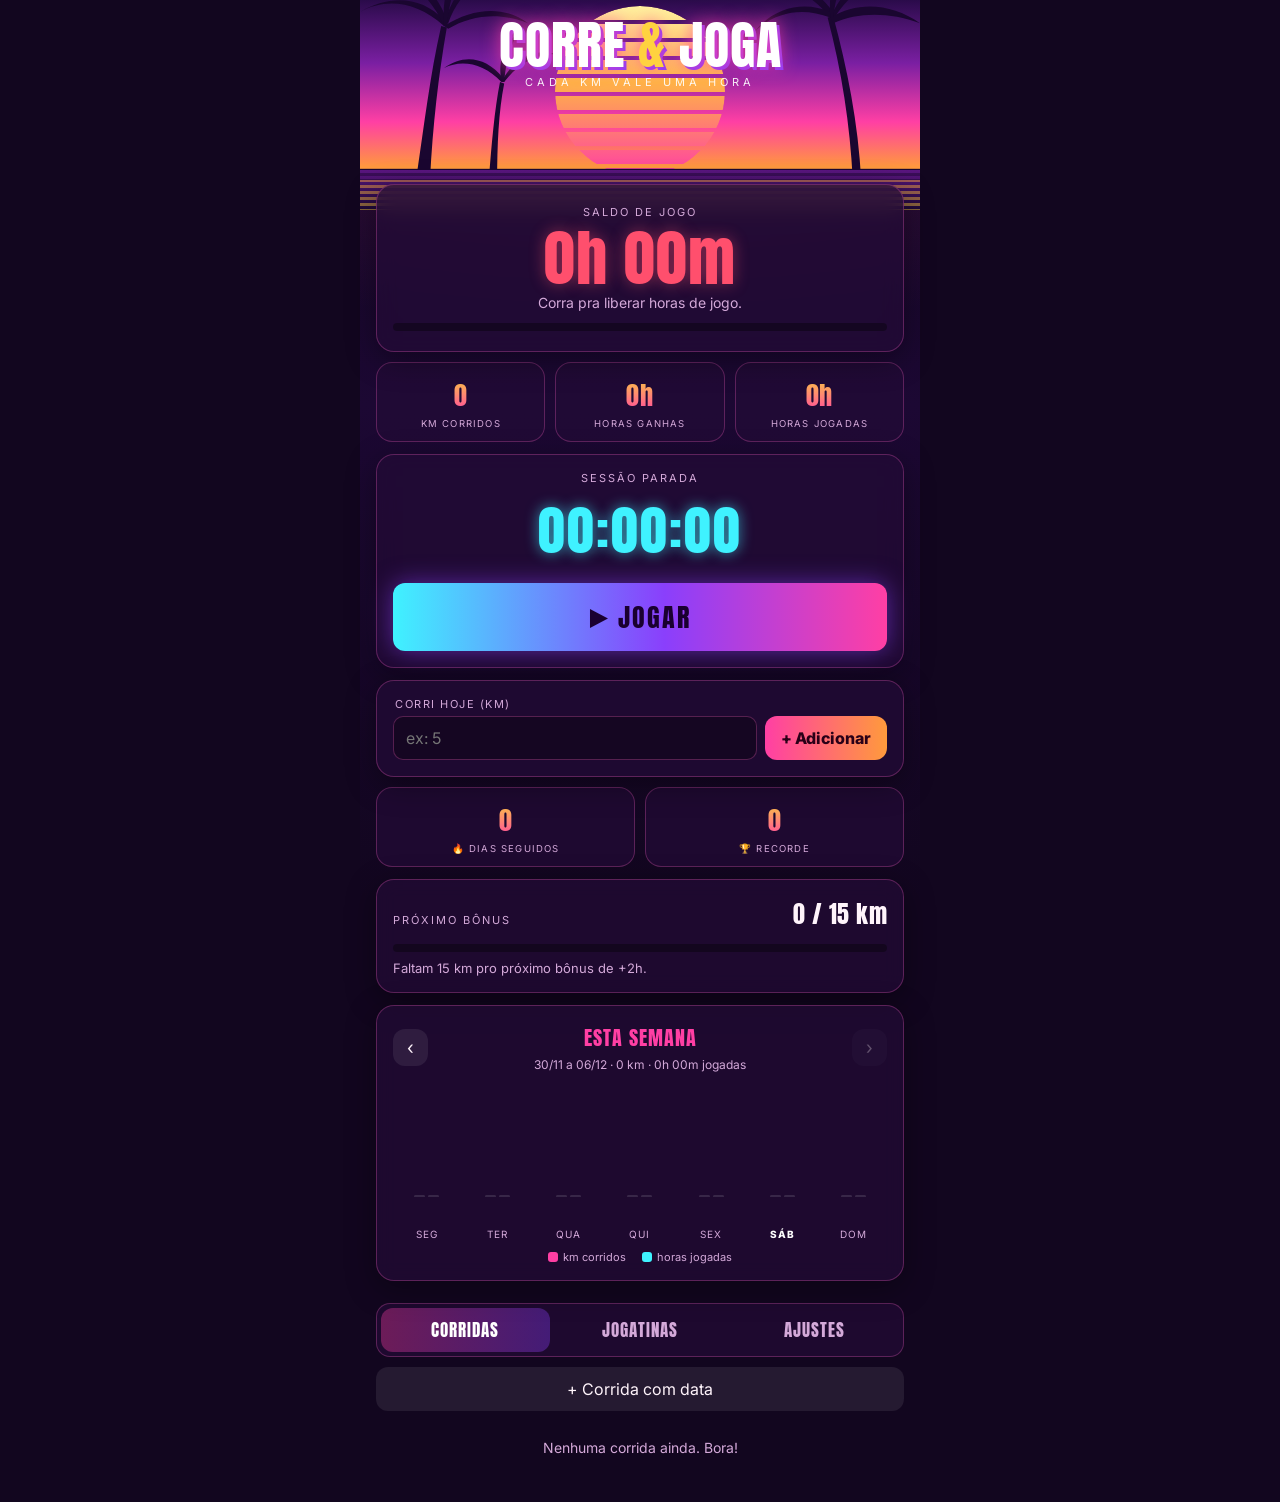
==== commit 67347780: "Bônus a cada meta de km acumulada, em vez de semanal Co-Authored-By: Claude Opus 5.5 <noreply@anthro" ====
--- a/index.html
+++ b/index.html
@@ -191,17 +191,18 @@
   <div class="stat"><div class="v" id="streakBest">0</div><div class="l">🏆 recorde</div></div>
 </div>
 
+<div class="card goal" id="goalCard" style="margin-top:12px">
+  <div class="top"><span class="l" style="font-size:11px;letter-spacing:2px;text-transform:uppercase;color:var(--muted)">Próximo bônus</span><b id="goalText">0 / 0 km</b></div>
+  <div class="bar"><div id="goalBar"></div></div>
+  <div class="msg" id="goalMsg"></div>
+</div>
+
 <div class="card" style="margin-top:12px">
   <div class="week-head">
     <button id="weekPrev" aria-label="Semana anterior">‹</button>
     <div class="ttl"><b id="weekTitle">Esta semana</b><span id="weekRange"></span></div>
     <button id="weekNext" aria-label="Próxima semana">›</button>
   </div>
-  <div class="goal">
-    <div class="top"><span class="l" style="font-size:11px;letter-spacing:2px;text-transform:uppercase;color:var(--muted)">Meta da semana</span><b id="goalText">0 / 0 km</b></div>
-    <div class="bar"><div id="goalBar"></div></div>
-    <div class="msg" id="goalMsg"></div>
-  </div>
   <div class="chart" id="chart"></div>
   <div class="legend"><span><i style="background:#ff3fa4"></i>km corridos</span><span><i style="background:#3ff2ff"></i>horas jogadas</span></div>
 </div>
@@ -235,10 +236,10 @@
       <div class="note">Use pra bônus ou correções gerais sem mexer no histórico.</div>
     </div>
     <div class="row">
-      <div class="field"><label for="weeklyGoal">Meta semanal (km)</label><input id="weeklyGoal" type="number" inputmode="decimal" step="1" min="0"></div>
-      <div class="field"><label for="weeklyBonus">Bônus ao bater (h)</label><input id="weeklyBonus" type="number" inputmode="decimal" step="0.5" min="0"></div>
-    </div>
-    <div class="note" style="margin:-4px 0 12px">A semana vai de segunda a domingo. Cada semana em que você bate a meta rende o bônus no saldo. Meta 0 desliga; bônus 0 deixa só a meta.</div>
+      <div class="field"><label for="weeklyGoal">Meta (km)</label><input id="weeklyGoal" type="number" inputmode="decimal" step="1" min="0"></div>
+      <div class="field"><label for="weeklyBonus">Bônus por meta (h)</label><input id="weeklyBonus" type="number" inputmode="decimal" step="0.5" min="0"></div>
+    </div>
+    <div class="note" style="margin:-4px 0 12px">A cada vez que o total de km corridos completa a meta, você ganha o bônus. Ex.: meta 7 km → aos 7, 14, 21 km... cai um bônus. Meta 0 desliga.</div>
     <button class="primary" id="saveSettings" style="width:100%">Salvar ajustes</button>
   </div>
   <h2>Backup</h2>
@@ -316,8 +317,8 @@
   const addDays = (s, n) => { const d = parseD(s); d.setDate(d.getDate() + n); return toStr(d); };
   const weekStart = s => { const d = parseD(s); return addDays(s, -((d.getDay() + 6) % 7)); };
   const kmByDay = () => { const m = {}; for (const r of S.runs) m[r.date] = (m[r.date] || 0) + r.km; return m; };
-  const kmByWeek = () => { const m = {}; for (const r of S.runs) { const w = weekStart(r.date); m[w] = (m[w] || 0) + r.km; } return m; };
-  const goalWeeks = () => S.weeklyGoal > 0 ? Object.values(kmByWeek()).filter(k => k >= S.weeklyGoal - 1e-9).length : 0;
+  const totalKm = () => S.runs.reduce((a, r) => a + r.km, 0);
+  const goalsHit = () => S.weeklyGoal > 0 ? Math.floor((totalKm() + 1e-9) / S.weeklyGoal) : 0;
   function streaks() {
     const days = new Set(Object.entries(kmByDay()).filter(([, k]) => k > 0).map(([d]) => d));
     let cur = 0, d = todayStr();
@@ -330,7 +331,7 @@
 
   const totals = () => {
     const km = S.runs.reduce((a, r) => a + r.km, 0);
-    const bonus = goalWeeks() * (S.weeklyBonus || 0) * H;
+    const bonus = goalsHit() * (S.weeklyBonus || 0) * H;
     const earned = km * S.ratio * H + (S.adjustHours || 0) * H + bonus;
     const played = S.sessions.reduce((a, s) => a + s.ms, 0);
     const live = S.timerStart ? Date.now() - S.timerStart : 0;
@@ -428,20 +429,20 @@
         <div class="vals"><div class="k">${kms[i] ? fmtKm(kms[i]) : ''}</div><div class="h">${hrs[i] ? fmtH(hrs[i]) : ''}</div></div>
         <div class="lbl">${DOW[i]}</div>
       </div>`).join('');
-    // meta
+    // meta acumulada: a cada X km, um bônus
     const g = S.weeklyGoal || 0, bonus = S.weeklyBonus || 0;
-    const goalBox = $('goalText').closest('.goal');
-    goalBox.classList.toggle('hidden', !(g > 0));
+    $('goalCard').classList.toggle('hidden', !(g > 0));
     if (g > 0) {
-      $('goalText').textContent = `${fmtKm(weekKm)} / ${fmtKm(g)} km`;
-      const pct = Math.min(100, weekKm / g * 100);
+      const tk = totalKm(), hits = goalsHit();
+      const into = Math.max(0, tk - hits * g);
+      $('goalText').textContent = `${fmtKm(into)} / ${fmtKm(g)} km`;
+      const pct = Math.min(100, into / g * 100);
       $('goalBar').style.width = pct + '%';
-      $('goalBar').style.background = pct >= 100 ? 'linear-gradient(90deg,#4dffb8,#3ff2ff)' : 'linear-gradient(90deg,#8a3ffc,#ff3fa4,#ff9a3c)';
-      const msg = $('goalMsg');
-      const bonusTxt = bonus > 0 ? ` +${fmtHM(bonus * H).replace(' 00m', '')} de bônus` : '';
-      if (weekKm >= g - 1e-9) { msg.textContent = `Meta batida! 🎉${bonusTxt ? bonusTxt + ' no saldo.' : ''}`; msg.className = 'msg done'; }
-      else if (weekOffset < 0) { msg.textContent = `Faltaram ${fmtKm(g - weekKm)} km nessa semana.`; msg.className = 'msg'; }
-      else { msg.textContent = `Faltam ${fmtKm(g - weekKm)} km pra bater a meta${bonusTxt ? ' e ganhar' + bonusTxt : ''}.`; msg.className = 'msg'; }
+      $('goalBar').style.background = 'linear-gradient(90deg,#8a3ffc,#ff3fa4,#ff9a3c)';
+      const bonusTxt = bonus > 0 ? `+${fmtHM(bonus * H).replace(' 00m', '')}` : '';
+      const earnedTxt = hits > 0 ? ` Metas batidas: ${hits}${bonus > 0 ? ` (${fmtHM(hits * bonus * H).replace(' 00m', '')} de bônus)` : ''} 🎉` : '';
+      $('goalMsg').textContent = `Faltam ${fmtKm(g - into)} km pro próximo bônus${bonusTxt ? ' de ' + bonusTxt : ''}.` + earnedTxt;
+      $('goalMsg').className = 'msg' + (hits > 0 ? ' done' : '');
     }
   }
   $('weekPrev').onclick = () => { weekOffset--; renderWeek(); };
